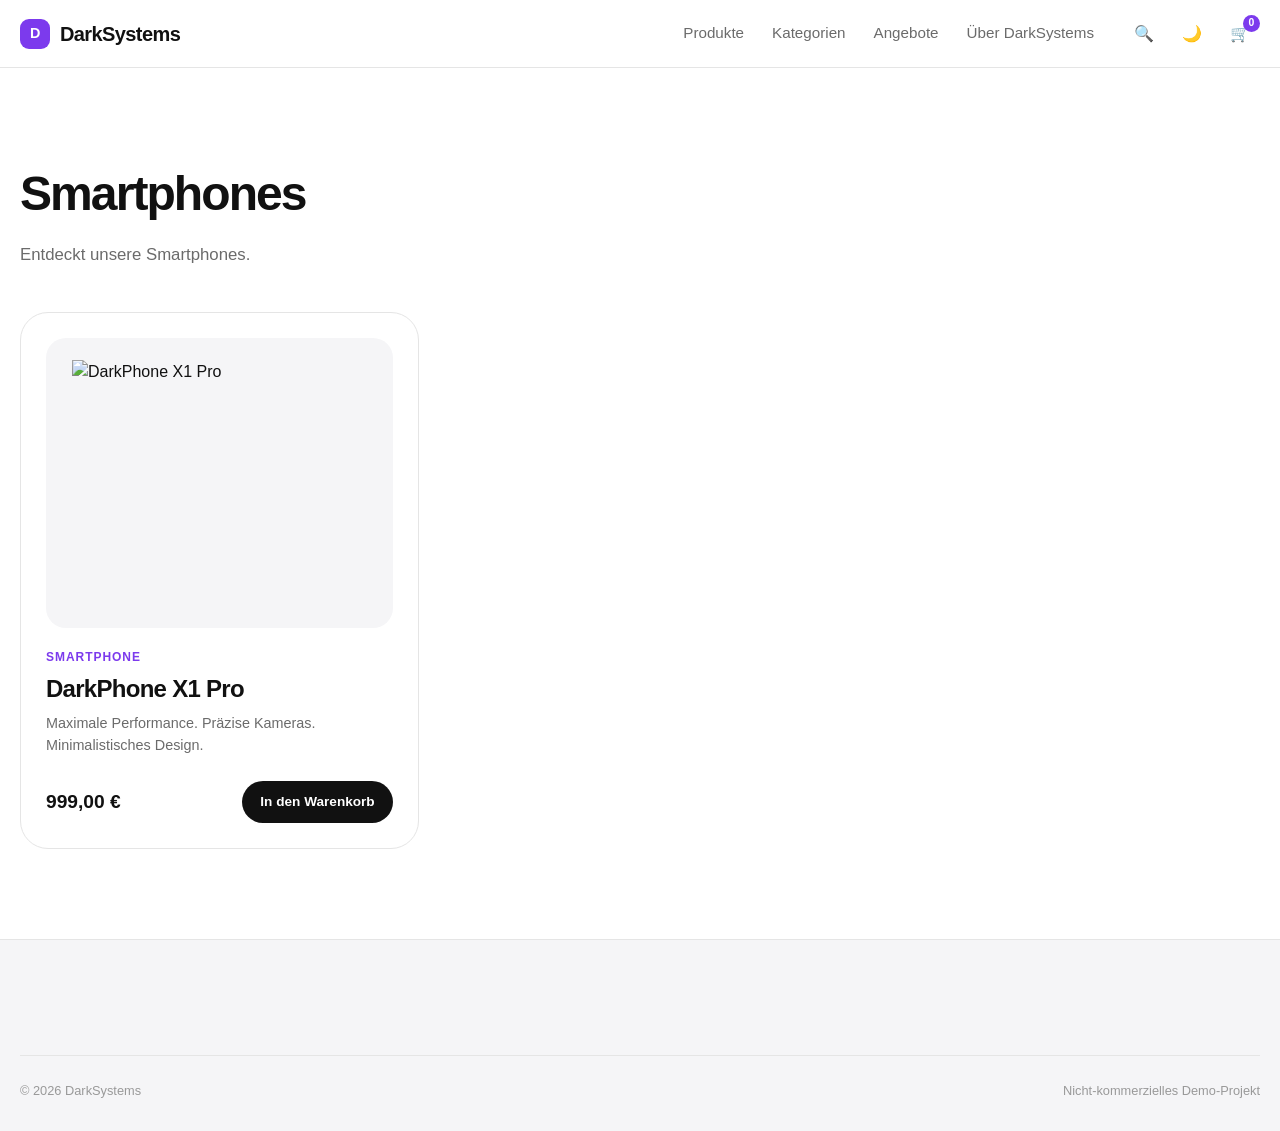
==== category.html @ 3097d0c9 "Add category.html for product categories page" ====
<!DOCTYPE html>
<html lang="de">

<head>

    <meta charset="UTF-8">

    <meta
        name="viewport"
        content="width=device-width, initial-scale=1.0"
    >

    <meta
        name="description"
        content="DarkSystems – Kategorie"
    >

    <title>DarkSystems – Kategorie</title>

    <script>
        if ("scrollRestoration" in history) {
            history.scrollRestoration = "manual";
        }
    </script>

    <link
        rel="icon"
        href="images/favicon.png"
    >

    <link
        rel="stylesheet"
        href="css/style.css"
    >

</head>


<body>

    <!-- HEADER -->

    <header class="site-header">

        <div class="container header-inner">

            <a
                href="index.html"
                class="logo"
                aria-label="DarkSystems Startseite"
            >

                <span class="logo-mark">
                    D
                </span>

                <span>
                    DarkSystems
                </span>

            </a>


            <nav
                class="main-nav"
                aria-label="Hauptnavigation"
            >

                <a href="index.html#products">
                    Produkte
                </a>

                <a href="index.html#categories">
                    Kategorien
                </a>

                <a href="index.html#offers">
                    Angebote
                </a>

                <a href="index.html#about">
                    Über DarkSystems
                </a>

            </nav>


            <div class="header-actions">

                <button
                    class="icon-button"
                    type="button"
                    aria-label="Suche"
                    title="Suche"
                >
                    🔍
                </button>

                <button
                    class="icon-button"
                    id="themeToggle"
                    type="button"
                    aria-label="Dark Mode"
                    title="Dark / Light Mode"
                >
                    🌙
                </button>

                <button
                    class="icon-button cart-button"
                    type="button"
                    aria-label="Warenkorb"
                    title="Warenkorb"
                >
                    🛒

                    <span
                        class="cart-count"
                        id="cartCount"
                    >
                        0
                    </span>

                </button>

            </div>

        </div>

    </header>


    <main>

        <section class="products">

            <div class="container">

                <h1
                    class="section-title"
                    id="categoryTitle"
                >
                    Kategorie
                </h1>

                <p
                    class="section-subtitle"
                    id="categorySubtitle"
                >
                    Produkte von DarkSystems.
                </p>


                <div
                    class="product-grid"
                    id="categoryProducts"
                ></div>

            </div>

        </section>

    </main>


    <footer class="site-footer">

        <div class="container">

            <div class="footer-bottom">

                <span>
                    © 2026 DarkSystems
                </span>

                <span>
                    Nicht-kommerzielles Demo-Projekt
                </span>

            </div>

        </div>

    </footer>


    <script>

        const products = [

            {
                id: "darkphone-x1-pro",
                name: "DarkPhone X1 Pro",
                category: "smartphones",
                categoryName: "Smartphone",
                description:
                    "Maximale Performance. Präzise Kameras. Minimalistisches Design.",
                price: "999,00 €",
                image: "images/darkphone-x1-pro.png"
            },

            {
                id: "darkbook-14",
                name: "DarkBook 14",
                category: "laptops",
                categoryName: "Laptop",
                description:
                    "Dünn, leistungsstark und bereit für produktives Arbeiten.",
                price: "1.099,00 €",
                image: "images/darkbook-14.png"
            },

            {
                id: "darkbuds-3",
                name: "DarkBuds 3",
                category: "audio",
                categoryName: "Audio",
                description:
                    "Klarer Klang, aktive Geräuschunterdrückung und Komfort.",
                price: "149,00 €",
                image: "images/darkbuds-3.png"
            }

        ];


        const params =
            new URLSearchParams(window.location.search);

        const category =
            params.get("category") || "smartphones";


        const categoryData = {

            smartphones: {
                title: "Smartphones",
                subtitle:
                    "Entdeckt unsere Smartphones."
            },

            laptops: {
                title: "Laptops",
                subtitle:
                    "Leistungsstarke Geräte für produktives Arbeiten."
            },

            audio: {
                title: "Audio",
                subtitle:
                    "Klarer Klang und moderner Komfort."
            },

            "smart-home": {
                title: "Smart Home",
                subtitle:
                    "Smarte Technologie für Euer Zuhause."
            }

        };


        const currentCategory =
            categoryData[category] ||
            categoryData.smartphones;


        document.title =
            "DarkSystems – " +
            currentCategory.title;


        document.getElementById(
            "categoryTitle"
        ).textContent =
            currentCategory.title;


        document.getElementById(
            "categorySubtitle"
        ).textContent =
            currentCategory.subtitle;


        const container =
            document.getElementById(
                "categoryProducts"
            );


        const filteredProducts =
            products.filter(function (product) {

                return product.category === category;

            });


        if (filteredProducts.length === 0) {

            container.innerHTML = `
                <div class="demo-notice">
                    <strong>
                        Noch keine Produkte verfügbar
                    </strong>

                    <br>

                    Für diese Kategorie sind
                    aktuell keine Geräte vorhanden.
                </div>
            `;

        } else {

            filteredProducts.forEach(function (product) {

                container.innerHTML += `

                    <article class="product-card">

                        <div class="product-image">

                            <img
                                src="${product.image}"
                                alt="${product.name}"
                            >

                        </div>


                        <div class="product-info">

                            <span class="product-category">
                                ${product.categoryName}
                            </span>

                            <h3 class="product-name">
                                ${product.name}
                            </h3>

                            <p class="product-description">
                                ${product.description}
                            </p>

                            <div class="product-bottom">

                                <span class="product-price">
                                    ${product.price}
                                </span>

                                <button
                                    class="product-button"
                                    type="button"
                                    data-product="${product.id}"
                                >
                                    In den Warenkorb
                                </button>

                            </div>

                        </div>

                    </article>

                `;

            });

        }

    </script>

    <script src="js/main.js"></script>

</body>

</html>
---- css/style.css ----
/* =========================================================
   DarkSystems Store
   Main stylesheet
   ========================================================= */

/* ---------------------------------------------------------
   1. Theme Variables
   --------------------------------------------------------- */

:root {
    --bg: #ffffff;
    --bg-secondary: #f5f5f7;
    --bg-card: #ffffff;

    --text: #111111;
    --text-secondary: #6b6b6b;
    --text-muted: #999999;

    --border: #e5e5e5;

    --accent: #7c3aed;
    --accent-hover: #6d28d9;

    --header-bg: rgba(255, 255, 255, 0.88);

    --shadow: 0 10px 30px rgba(0, 0, 0, 0.08);
    --shadow-hover: 0 18px 45px rgba(0, 0, 0, 0.14);

    --radius-small: 12px;
    --radius-medium: 20px;
    --radius-large: 28px;

    --max-width: 1400px;

    color-scheme: light;
}

[data-theme="dark"] {
    --bg: #0b0b0d;
    --bg-secondary: #151518;
    --bg-card: #18181c;

    --text: #f5f5f7;
    --text-secondary: #a5a5aa;
    --text-muted: #77777e;

    --border: #2b2b30;

    --accent: #9b6cff;
    --accent-hover: #b18aff;

    --header-bg: rgba(11, 11, 13, 0.88);

    --shadow: 0 10px 30px rgba(0, 0, 0, 0.35);
    --shadow-hover: 0 18px 45px rgba(0, 0, 0, 0.55);

    color-scheme: dark;
}


/* ---------------------------------------------------------
   2. Reset
   --------------------------------------------------------- */

* {
    margin: 0;
    padding: 0;
    box-sizing: border-box;
}

html {
    scroll-behavior: smooth;
}

body {
    font-family:
        -apple-system,
        BlinkMacSystemFont,
        "Segoe UI",
        Roboto,
        Helvetica,
        Arial,
        sans-serif;

    background: var(--bg);
    color: var(--text);

    line-height: 1.5;

    transition:
        background-color 0.3s ease,
        color 0.3s ease;
}

a {
    color: inherit;
    text-decoration: none;
}

button {
    font: inherit;
}

img {
    max-width: 100%;
    display: block;
}


/* ---------------------------------------------------------
   3. General Layout
   --------------------------------------------------------- */

.container {
    width: min(100% - 40px, var(--max-width));
    margin-inline: auto;
}

section {
    padding: 90px 0;
}

.section-title {
    font-size: clamp(2rem, 4vw, 3rem);
    font-weight: 600;
    letter-spacing: -0.04em;
    margin-bottom: 12px;
}

.section-subtitle {
    color: var(--text-secondary);
    font-size: 1.05rem;
    max-width: 650px;
}


/* ---------------------------------------------------------
   4. Header
   --------------------------------------------------------- */

.site-header {
    position: sticky;
    top: 0;
    z-index: 1000;

    height: 68px;

    background: var(--header-bg);
    border-bottom: 1px solid var(--border);

    backdrop-filter: blur(20px);
    -webkit-backdrop-filter: blur(20px);

    transition:
        background-color 0.3s ease,
        border-color 0.3s ease;
}

.header-inner {
    height: 100%;

    display: flex;
    align-items: center;
    justify-content: space-between;

    gap: 30px;
}


/* ---------------------------------------------------------
   5. Logo
   --------------------------------------------------------- */

.logo {
    display: flex;
    align-items: center;

    font-size: 1.25rem;
    font-weight: 700;

    letter-spacing: -0.03em;

    white-space: nowrap;
}

.logo-mark {
    width: 30px;
    height: 30px;

    margin-right: 10px;

    display: grid;
    place-items: center;

    border-radius: 9px;

    background: var(--accent);
    color: white;

    font-size: 0.9rem;
    font-weight: 800;
}


/* ---------------------------------------------------------
   6. Navigation
   --------------------------------------------------------- */

.main-nav {
    display: flex;
    align-items: center;
    gap: 28px;

    margin-left: auto;
}

.main-nav a {
    position: relative;

    color: var(--text-secondary);

    font-size: 0.95rem;
    font-weight: 500;

    transition: color 0.2s ease;
}

.main-nav a::after {
    content: "";

    position: absolute;
    left: 0;
    bottom: -7px;

    width: 0;
    height: 2px;

    border-radius: 2px;

    background: var(--accent);

    transition: width 0.2s ease;
}

.main-nav a:hover {
    color: var(--text);
}

.main-nav a:hover::after {
    width: 100%;
}


/* ---------------------------------------------------------
   7. Header Actions
   --------------------------------------------------------- */

.header-actions {
    display: flex;
    align-items: center;
    gap: 8px;
}

.icon-button {
    width: 40px;
    height: 40px;

    display: grid;
    place-items: center;

    border: 0;
    border-radius: 50%;

    background: transparent;
    color: var(--text);

    cursor: pointer;

    transition:
        background-color 0.2s ease,
        transform 0.2s ease;
}

.icon-button:hover {
    background: var(--bg-secondary);
    transform: scale(1.05);
}

.cart-button {
    position: relative;
}

.cart-count {
    position: absolute;

    top: 1px;
    right: 0;

    min-width: 17px;
    height: 17px;

    display: grid;
    place-items: center;

    padding: 0 4px;

    border-radius: 20px;

    background: var(--accent);
    color: white;

    font-size: 0.65rem;
    font-weight: 700;
}


/* ---------------------------------------------------------
   8. Hero
   --------------------------------------------------------- */

.hero {
    min-height: calc(100vh - 68px);

    display: flex;
    align-items: center;

    padding: 70px 0;

    overflow: hidden;

    background:
        radial-gradient(
            circle at 75% 45%,
            rgba(124, 58, 237, 0.16),
            transparent 35%
        ),
        var(--bg);
}

.hero-inner {
    display: grid;
    grid-template-columns: 1fr 1fr;

    align-items: center;

    gap: 70px;
}

.hero-content {
    max-width: 650px;
}

.hero-eyebrow {
    display: inline-flex;
    align-items: center;

    margin-bottom: 20px;
    padding: 7px 13px;

    border: 1px solid var(--border);
    border-radius: 30px;

    background: var(--bg-secondary);

    color: var(--accent);

    font-size: 0.8rem;
    font-weight: 700;

    letter-spacing: 0.08em;
    text-transform: uppercase;
}

.hero h1 {
    font-size: clamp(3rem, 7vw, 6.5rem);

    line-height: 0.95;
    letter-spacing: -0.065em;

    font-weight: 700;

    margin-bottom: 28px;
}

.hero h1 span {
    color: var(--accent);
}

.hero-description {
    max-width: 560px;

    margin-bottom: 35px;

    color: var(--text-secondary);

    font-size: clamp(1rem, 2vw, 1.2rem);
}

.hero-actions {
    display: flex;
    align-items: center;
    flex-wrap: wrap;

    gap: 14px;
}


/* ---------------------------------------------------------
   9. Buttons
   --------------------------------------------------------- */

.button {
    display: inline-flex;
    align-items: center;
    justify-content: center;

    min-height: 48px;

    padding: 0 24px;

    border-radius: 999px;

    font-size: 0.95rem;
    font-weight: 600;

    cursor: pointer;

    transition:
        transform 0.2s ease,
        background-color 0.2s ease,
        box-shadow 0.2s ease;
}

.button:hover {
    transform: translateY(-2px);
}

.button-primary {
    border: 0;

    background: var(--accent);
    color: white;

    box-shadow: 0 8px 20px rgba(124, 58, 237, 0.25);
}

.button-primary:hover {
    background: var(--accent-hover);

    box-shadow: 0 12px 28px rgba(124, 58, 237, 0.35);
}

.button-secondary {
    border: 1px solid var(--border);

    background: var(--bg-card);
    color: var(--text);
}

.button-secondary:hover {
    background: var(--bg-secondary);
}


/* ---------------------------------------------------------
   10. Hero Product
   --------------------------------------------------------- */

.hero-product {
    position: relative;

    min-height: 500px;

    display: flex;
    align-items: center;
    justify-content: center;
}

.hero-product::before {
    content: "";

    position: absolute;

    width: 380px;
    height: 380px;

    border-radius: 50%;

    background: rgba(124, 58, 237, 0.12);

    filter: blur(10px);
}

.hero-product img {
    position: relative;
    z-index: 1;

    max-height: 550px;

    object-fit: contain;

    filter:
        drop-shadow(0 30px 45px rgba(0, 0, 0, 0.18));

    transition:
        transform 0.5s ease,
        filter 0.5s ease;
}

.hero-product:hover img {
    transform: translateY(-10px) scale(1.025);

    filter:
        drop-shadow(0 40px 60px rgba(0, 0, 0, 0.25));
}


/* ---------------------------------------------------------
   11. Categories
   --------------------------------------------------------- */

.categories {
    background: var(--bg-secondary);
}

.category-grid {
    display: grid;

    grid-template-columns: repeat(4, 1fr);

    gap: 18px;

    margin-top: 45px;
}

.category-card {
    min-height: 180px;

    padding: 28px;

    display: flex;
    flex-direction: column;
    justify-content: flex-end;

    border: 1px solid var(--border);
    border-radius: var(--radius-medium);

    background: var(--bg-card);

    overflow: hidden;

    transition:
        transform 0.3s ease,
        box-shadow 0.3s ease,
        border-color 0.3s ease;
}

.category-card:hover {
    transform: translateY(-6px);

    box-shadow: var(--shadow-hover);

    border-color: var(--accent);
}

.category-icon {
    width: 48px;
    height: 48px;

    margin-bottom: auto;

    display: grid;
    place-items: center;

    border-radius: 14px;

    background: var(--bg-secondary);

    font-size: 1.4rem;
}

.category-card h3 {
    margin-top: 25px;

    font-size: 1.1rem;
}

.category-card p {
    margin-top: 4px;

    color: var(--text-secondary);

    font-size: 0.9rem;
}


/* ---------------------------------------------------------
   12. Products
   --------------------------------------------------------- */

.products {
    background: var(--bg);
}

.product-grid {
    display: grid;

    grid-template-columns: repeat(3, 1fr);

    gap: 22px;

    margin-top: 45px;
}

.product-card {
    position: relative;

    display: flex;
    flex-direction: column;

    min-height: 500px;

    padding: 25px;

    border: 1px solid var(--border);
    border-radius: var(--radius-large);

    background: var(--bg-card);

    overflow: hidden;

    transition:
        transform 0.3s ease,
        box-shadow 0.3s ease,
        border-color 0.3s ease;
}

.product-card:hover {
    transform: translateY(-8px);

    box-shadow: var(--shadow-hover);

    border-color: rgba(124, 58, 237, 0.45);
}

.product-image {
    height: 290px;

    display: flex;
    align-items: center;
    justify-content: center;

    margin-bottom: 20px;

    border-radius: var(--radius-medium);

    background: var(--bg-secondary);

    overflow: hidden;
}

.product-image img {
    width: 85%;
    height: 85%;

    object-fit: contain;

    transition: transform 0.4s ease;
}

.product-card:hover .product-image img {
    transform: scale(1.07);
}

.product-info {
    display: flex;
    flex-direction: column;

    flex: 1;
}

.product-category {
    margin-bottom: 5px;

    color: var(--accent);

    font-size: 0.75rem;
    font-weight: 700;

    text-transform: uppercase;
    letter-spacing: 0.08em;
}

.product-name {
    font-size: 1.5rem;
    font-weight: 600;

    letter-spacing: -0.03em;
}

.product-description {
    margin-top: 6px;

    color: var(--text-secondary);

    font-size: 0.9rem;
}

.product-bottom {
    display: flex;
    align-items: center;
    justify-content: space-between;

    gap: 15px;

    margin-top: 25px;
}

.product-price {
    font-size: 1.2rem;
    font-weight: 700;
}

.product-button {
    min-height: 42px;

    padding: 0 18px;

    border: 0;
    border-radius: 999px;

    background: var(--text);
    color: var(--bg);

    font-size: 0.85rem;
    font-weight: 600;

    cursor: pointer;

    transition:
        transform 0.2s ease,
        opacity 0.2s ease;
}

.product-button:hover {
    transform: scale(1.04);
    opacity: 0.85;
}


/* ---------------------------------------------------------
   13. Offer Banner
   --------------------------------------------------------- */

.offer {
    padding: 30px 0 90px;
}

.offer-card {
    position: relative;

    padding: 55px;

    display: flex;
    align-items: center;
    justify-content: space-between;

    gap: 40px;

    border-radius: var(--radius-large);

    background:
        radial-gradient(
            circle at 85% 30%,
            rgba(124, 58, 237, 0.35),
            transparent 35%
        ),
        var(--bg-secondary);

    border: 1px solid var(--border);

    overflow: hidden;
}

.offer-content {
    max-width: 650px;
}

.offer-card h2 {
    margin-bottom: 10px;

    font-size: clamp(2rem, 4vw, 3.2rem);

    letter-spacing: -0.05em;
}

.offer-card p {
    color: var(--text-secondary);
}


/* ---------------------------------------------------------
   14. Demo Notice
   --------------------------------------------------------- */

.demo-notice {
    padding: 20px 25px;

    border: 1px solid var(--border);
    border-radius: var(--radius-medium);

    background: var(--bg-secondary);

    color: var(--text-secondary);

    font-size: 0.85rem;

    text-align: center;
}

.demo-notice strong {
    color: var(--text);
}


/* ---------------------------------------------------------
   15. Footer
   --------------------------------------------------------- */

.site-footer {
    padding: 65px 0 30px;

    border-top: 1px solid var(--border);

    background: var(--bg-secondary);
}

.footer-grid {
    display: grid;

    grid-template-columns: 2fr repeat(3, 1fr);

    gap: 50px;
}

.footer-brand {
    max-width: 350px;
}

.footer-brand p {
    margin-top: 15px;

    color: var(--text-secondary);

    font-size: 0.9rem;
}

.footer-column h4 {
    margin-bottom: 15px;

    font-size: 0.9rem;
}

.footer-column a {
    display: block;

    margin-bottom: 9px;

    color: var(--text-secondary);

    font-size: 0.85rem;

    transition: color 0.2s ease;
}

.footer-column a:hover {
    color: var(--accent);
}

.footer-bottom {
    margin-top: 50px;
    padding-top: 25px;

    border-top: 1px solid var(--border);

    display: flex;
    justify-content: space-between;
    align-items: center;

    color: var(--text-muted);

    font-size: 0.8rem;
}


/* ---------------------------------------------------------
   16. Mobile Menu Button
   --------------------------------------------------------- */

.mobile-menu-button {
    display: none;
}


/* ---------------------------------------------------------
   17. Animations
   --------------------------------------------------------- */

@keyframes fadeUp {
    from {
        opacity: 0;
        transform: translateY(25px);
    }

    to {
        opacity: 1;
        transform: translateY(0);
    }
}

.hero-content {
    animation: fadeUp 0.7s ease both;
}

.hero-product {
    animation: fadeUp 0.8s ease 0.1s both;
}


/* ---------------------------------------------------------
   18. Responsive
   --------------------------------------------------------- */

@media (max-width: 1100px) {

    .main-nav {
        gap: 18px;
    }

    .hero-inner {
        gap: 40px;
    }

    .category-grid {
        grid-template-columns: repeat(2, 1fr);
    }

    .product-grid {
        grid-template-columns: repeat(2, 1fr);
    }

    .footer-grid {
        grid-template-columns: 2fr 1fr 1fr;
    }
}


@media (max-width: 800px) {

    .container {
        width: min(100% - 28px, var(--max-width));
    }

    section {
        padding: 65px 0;
    }

    .site-header {
        height: 62px;
    }

    .main-nav {
        display: none;
    }

    .mobile-menu-button {
        display: grid;
    }

    .hero {
        min-height: auto;

        padding: 60px 0 80px;
    }

    .hero-inner {
        grid-template-columns: 1fr;

        text-align: center;
    }

    .hero-content {
        max-width: none;
    }

    .hero-description {
        margin-inline: auto;
    }

    .hero-actions {
        justify-content: center;
    }

    .hero-product {
        min-height: 350px;
    }

    .hero-product::before {
        width: 280px;
        height: 280px;
    }

    .hero-product img {
        max-height: 350px;
    }

    .offer-card {
        flex-direction: column;
        align-items: flex-start;

        padding: 35px;
    }

    .footer-grid {
        grid-template-columns: repeat(2, 1fr);
    }

    .footer-brand {
        grid-column: 1 / -1;
    }
}


@media (max-width: 600px) {

    .header-inner {
        gap: 10px;
    }

    .logo {
        font-size: 1.05rem;
    }

    .logo-mark {
        width: 27px;
        height: 27px;
    }

    .header-actions {
        gap: 2px;
    }

    .icon-button {
        width: 36px;
        height: 36px;
    }

    .hero h1 {
        font-size: clamp(2.8rem, 15vw, 4.5rem);
    }

    .hero-description {
        font-size: 0.95rem;
    }

    .button {
        width: 100%;
    }

    .hero-actions {
        width: 100%;
    }

    .category-grid {
        grid-template-columns: 1fr;
    }

    .product-grid {
        grid-template-columns: 1fr;
    }

    .product-card {
        min-height: 470px;
    }

    .product-image {
        height: 250px;
    }

    .offer-card {
        padding: 28px;
    }

    .footer-grid {
        grid-template-columns: 1fr;
    }

    .footer-brand {
        grid-column: auto;
    }

    .footer-bottom {
        flex-direction: column;
        align-items: flex-start;

        gap: 8px;
    }
}


/* ---------------------------------------------------------
   19. Reduced Motion
   --------------------------------------------------------- */

@media (prefers-reduced-motion: reduce) {

    *,
    *::before,
    *::after {
        scroll-behavior: auto !important;

        animation-duration: 0.01ms !important;
        animation-iteration-count: 1 !important;

        transition-duration: 0.01ms !important;
    }
}


@media (max-width: 800px) {

    .main-nav.mobile-nav-open {
        position: absolute;

        top: 62px;
        left: 0;
        right: 0;

        display: flex;
        flex-direction: column;

        padding: 25px;

        background: var(--bg);
        border-bottom: 1px solid var(--border);

        box-shadow: var(--shadow);

        gap: 20px;
    }

}

/* =========================================================
   Warenkorb
   ========================================================= */

.cart-overlay {
    position: fixed;
    inset: 0;
    background: rgba(0, 0, 0, 0.45);

    opacity: 0;
    visibility: hidden;

    transition:
        opacity 0.3s ease,
        visibility 0.3s ease;

    z-index: 998;
}


/* ---------------------------------------------------------
   Warenkorb Panel
   --------------------------------------------------------- */

.cart-panel {
    position: fixed;

    top: 0;
    right: 0;

    width: min(440px, 100%);
    height: 100vh;

    background: var(--bg-color);

    display: flex;
    flex-direction: column;

    box-shadow: -12px 0 40px rgba(0, 0, 0, 0.18);

    transform: translateX(100%);

    transition:
        transform 0.35s cubic-bezier(0.4, 0, 0.2, 1);

    z-index: 999;
}


/* ---------------------------------------------------------
   Geöffneter Zustand
   --------------------------------------------------------- */

.cart-panel.active {
    transform: translateX(0);
}

.cart-overlay.active {
    opacity: 1;
    visibility: visible;
}


/* ---------------------------------------------------------
   Header
   --------------------------------------------------------- */

.cart-header {
    display: flex;
    align-items: center;
    justify-content: space-between;

    padding: 24px;

    border-bottom: 1px solid var(--border-color);
}

.cart-header h2 {
    margin: 0;

    font-size: 1.5rem;
    font-weight: 700;

    color: var(--text-color);
}

.cart-header span {
    display: block;

    margin-top: 4px;

    font-size: 0.85rem;

    color: var(--muted-text);
}


/* ---------------------------------------------------------
   Close Button
   --------------------------------------------------------- */

.cart-close {
    width: 40px;
    height: 40px;

    border: none;
    border-radius: 50%;

    background: var(--card-bg);
    color: var(--text-color);

    font-size: 1.7rem;
    line-height: 1;

    cursor: pointer;

    display: flex;
    align-items: center;
    justify-content: center;

    transition:
        background 0.2s ease,
        transform 0.2s ease;
}

.cart-close:hover {
    background: var(--border-color);
    transform: rotate(90deg);
}


/* ---------------------------------------------------------
   Inhalt
   --------------------------------------------------------- */

.cart-content {
    flex: 1;

    overflow-y: auto;

    padding: 20px 24px;
}


/* ---------------------------------------------------------
   Leerer Warenkorb
   --------------------------------------------------------- */

.cart-empty {
    min-height: 420px;

    display: flex;
    flex-direction: column;
    align-items: center;
    justify-content: center;

    text-align: center;

    color: var(--muted-text);
}

.cart-empty-icon {
    width: 72px;
    height: 72px;

    margin-bottom: 20px;

    border-radius: 50%;

    background: var(--card-bg);

    display: flex;
    align-items: center;
    justify-content: center;

    font-size: 2rem;
}

.cart-empty h3 {
    margin: 0 0 8px;

    color: var(--text-color);

    font-size: 1.1rem;
}

.cart-empty p {
    max-width: 260px;

    margin: 0;

    font-size: 0.9rem;

    line-height: 1.5;
}


/* ---------------------------------------------------------
   Produktliste
   --------------------------------------------------------- */

.cart-items {
    display: flex;
    flex-direction: column;

    gap: 16px;
}


/* ---------------------------------------------------------
   Einzelnes Produkt
   --------------------------------------------------------- */

.cart-item {
    display: grid;

    grid-template-columns: 76px 1fr auto;

    gap: 14px;

    padding: 14px;

    border-radius: 16px;

    background: var(--card-bg);

    border: 1px solid var(--border-color);
}


/* ---------------------------------------------------------
   Produktbild
   --------------------------------------------------------- */

.cart-item-image {
    width: 76px;
    height: 76px;

    border-radius: 12px;

    background: var(--bg-color);

    display: flex;
    align-items: center;
    justify-content: center;

    overflow: hidden;
}

.cart-item-image img {
    width: 100%;
    height: 100%;

    object-fit: contain;
}


/* ---------------------------------------------------------
   Produktinformationen
   --------------------------------------------------------- */

.cart-item-info {
    min-width: 0;

    display: flex;
    flex-direction: column;
    justify-content: space-between;
}

.cart-item-name {
    margin: 0;

    font-size: 0.95rem;
    font-weight: 600;

    color: var(--text-color);

    line-height: 1.3;
}

.cart-item-price {
    margin-top: 5px;

    font-size: 0.85rem;

    color: var(--muted-text);
}


/* ---------------------------------------------------------
   Menge
   --------------------------------------------------------- */

.cart-item-quantity {
    display: flex;
    align-items: center;

    gap: 6px;

    margin-top: 10px;
}

.cart-quantity-button {
    width: 28px;
    height: 28px;

    border: 1px solid var(--border-color);
    border-radius: 8px;

    background: var(--bg-color);
    color: var(--text-color);

    cursor: pointer;

    font-size: 1rem;

    display: flex;
    align-items: center;
    justify-content: center;

    transition:
        background 0.2s ease,
        border-color 0.2s ease;
}

.cart-quantity-button:hover {
    background: var(--border-color);
}

.cart-quantity {
    min-width: 24px;

    text-align: center;

    font-size: 0.85rem;
    font-weight: 600;

    color: var(--text-color);
}


/* ---------------------------------------------------------
   Produkt-Gesamtpreis
   --------------------------------------------------------- */

.cart-item-total {
    align-self: flex-start;

    font-size: 0.9rem;
    font-weight: 700;

    color: var(--text-color);

    white-space: nowrap;
}


/* ---------------------------------------------------------
   Entfernen
   --------------------------------------------------------- */

.cart-item-remove {
    margin-top: 8px;

    padding: 0;

    border: none;

    background: transparent;

    color: var(--muted-text);

    font-size: 0.75rem;

    cursor: pointer;

    text-align: left;

    transition: color 0.2s ease;
}

.cart-item-remove:hover {
    color: #e53935;
}


/* ---------------------------------------------------------
   Footer
   --------------------------------------------------------- */

.cart-footer {
    padding: 20px 24px 24px;

    border-top: 1px solid var(--border-color);

    background: var(--bg-color);
}


/* ---------------------------------------------------------
   Gesamtsumme
   --------------------------------------------------------- */

.cart-total {
    display: flex;
    align-items: center;
    justify-content: space-between;

    margin-bottom: 18px;
}

.cart-total span {
    font-size: 0.95rem;

    color: var(--muted-text);
}

.cart-total strong {
    font-size: 1.25rem;

    color: var(--text-color);
}


/* ---------------------------------------------------------
   Checkout Button
   --------------------------------------------------------- */

.cart-checkout {
    width: 100%;

    padding: 14px 20px;

    border: none;
    border-radius: 999px;

    background: var(--accent-color);
    color: white;

    font-size: 0.95rem;
    font-weight: 600;

    cursor: pointer;

    transition:
        transform 0.2s ease,
        opacity 0.2s ease;
}

.cart-checkout:hover {
    transform: translateY(-1px);
    opacity: 0.9;
}

.cart-checkout:active {
    transform: translateY(0);
}


/* ---------------------------------------------------------
   Demo Hinweis
   --------------------------------------------------------- */

.cart-demo {
    margin: 12px 0 0;

    text-align: center;

    font-size: 0.72rem;
    line-height: 1.4;

    color: var(--muted-text);
}


/* ---------------------------------------------------------
   Scrollbar
   --------------------------------------------------------- */

.cart-content::-webkit-scrollbar {
    width: 6px;
}

.cart-content::-webkit-scrollbar-track {
    background: transparent;
}

.cart-content::-webkit-scrollbar-thumb {
    background: var(--border-color);

    border-radius: 999px;
}


/* ---------------------------------------------------------
   Mobile
   --------------------------------------------------------- */

@media (max-width: 600px) {

    .cart-panel {
        width: 100%;
    }

    .cart-header {
        padding: 20px;
    }

    .cart-content {
        padding: 16px 20px;
    }

    .cart-footer {
        padding: 18px 20px 20px;
    }

    .cart-item {
        grid-template-columns: 64px 1fr auto;

        gap: 12px;

        padding: 12px;
    }

    .cart-item-image {
        width: 64px;
        height: 64px;
    }

}


/* ---------------------------------------------------------
   Reduced Motion
   --------------------------------------------------------- */

@media (prefers-reduced-motion: reduce) {

    .cart-panel,
    .cart-overlay,
    .cart-close,
    .cart-quantity-button,
    .cart-checkout {
        transition: none;
    }

}


/* =========================================================
   Warenkorb – weniger transparent
   ========================================================= */

.cart-panel {
    background: rgba(15, 15, 18, 0.98);
    backdrop-filter: none;
    -webkit-backdrop-filter: none;
}
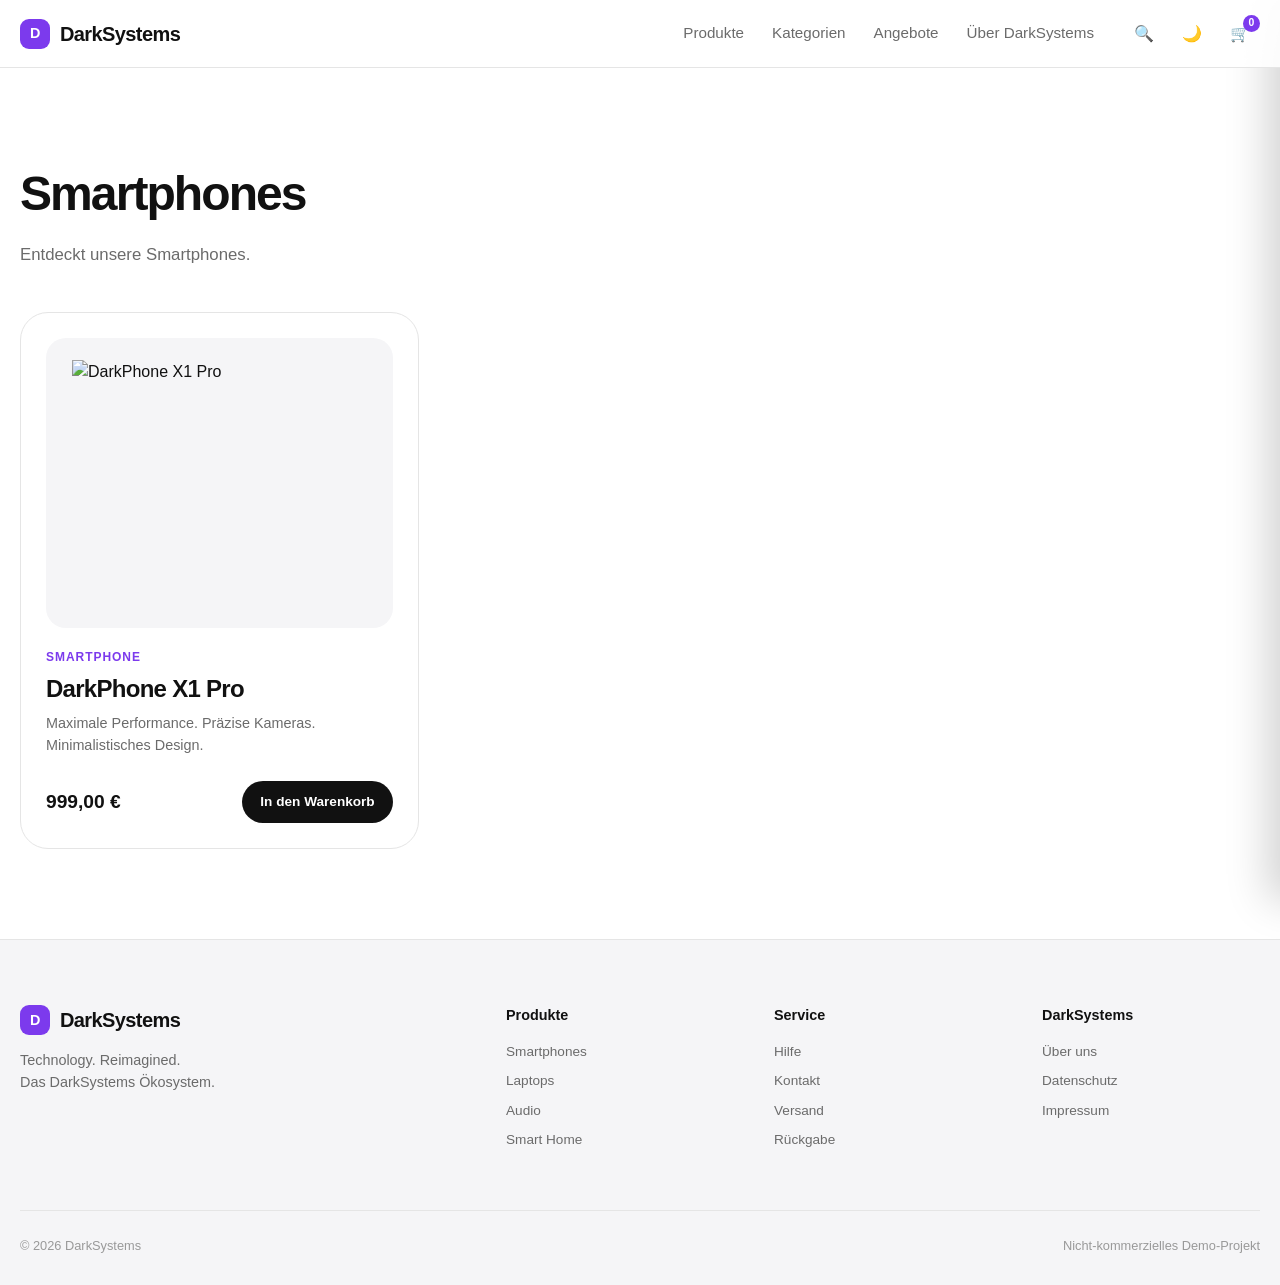
==== commit a471eb2a: "Enhance category page with scroll restoration and product display Added scroll restoration and impro" ====
--- a/category.html
+++ b/category.html
@@ -17,17 +17,28 @@
 
     <title>DarkSystems – Kategorie</title>
 
+
+    <!-- Scrollposition beim Reload zurücksetzen -->
+
     <script>
+
         if ("scrollRestoration" in history) {
             history.scrollRestoration = "manual";
         }
+
     </script>
+
+
+    <!-- Favicon -->
 
     <link
         rel="icon"
         href="images/favicon.png"
     >
 
+
+    <!-- Main CSS -->
+
     <link
         rel="stylesheet"
         href="css/style.css"
@@ -38,11 +49,17 @@
 
 <body>
 
-    <!-- HEADER -->
+
+    <!-- =====================================================
+         HEADER
+         ===================================================== -->
 
     <header class="site-header">
 
         <div class="container header-inner">
+
+
+            <!-- Logo -->
 
             <a
                 href="index.html"
@@ -61,6 +78,8 @@
             </a>
 
 
+            <!-- Navigation -->
+
             <nav
                 class="main-nav"
                 aria-label="Hauptnavigation"
@@ -85,7 +104,12 @@
             </nav>
 
 
+            <!-- Header Actions -->
+
             <div class="header-actions">
+
+
+                <!-- Suche -->
 
                 <button
                     class="icon-button"
@@ -95,6 +119,9 @@
                 >
                     🔍
                 </button>
+
+
+                <!-- Dark / Light Mode -->
 
                 <button
                     class="icon-button"
@@ -106,12 +133,16 @@
                     🌙
                 </button>
 
+
+                <!-- Warenkorb -->
+
                 <button
                     class="icon-button cart-button"
                     type="button"
                     aria-label="Warenkorb"
                     title="Warenkorb"
                 >
+
                     🛒
 
                     <span
@@ -123,6 +154,18 @@
 
                 </button>
 
+
+                <!-- Mobile Menü -->
+
+                <button
+                    class="icon-button mobile-menu-button"
+                    type="button"
+                    aria-label="Menü öffnen"
+                    title="Menü"
+                >
+                    ☰
+                </button>
+
             </div>
 
         </div>
@@ -130,11 +173,25 @@
     </header>
 
 
+
+    <!-- =====================================================
+         MAIN
+         ===================================================== -->
+
     <main>
 
-        <section class="products">
+
+        <!-- =================================================
+             KATEGORIE / PRODUKTE
+             ================================================= -->
+
+        <section
+            class="products"
+            id="categorySection"
+        >
 
             <div class="container">
+
 
                 <h1
                     class="section-title"
@@ -143,6 +200,7 @@
                     Kategorie
                 </h1>
 
+
                 <p
                     class="section-subtitle"
                     id="categorySubtitle"
@@ -163,9 +221,145 @@
     </main>
 
 
+
+    <!-- =====================================================
+         FOOTER
+         ===================================================== -->
+
     <footer class="site-footer">
 
         <div class="container">
+
+
+            <div class="footer-grid">
+
+
+                <!-- DarkSystems -->
+
+                <div class="footer-brand">
+
+                    <a
+                        href="index.html"
+                        class="logo"
+                    >
+
+                        <span class="logo-mark">
+                            D
+                        </span>
+
+                        <span>
+                            DarkSystems
+                        </span>
+
+                    </a>
+
+
+                    <p>
+
+                        Technology. Reimagined.
+                        <br>
+                        Das DarkSystems Ökosystem.
+
+                    </p>
+
+                </div>
+
+
+
+                <!-- Produkte -->
+
+                <div class="footer-column">
+
+                    <h4>
+                        Produkte
+                    </h4>
+
+
+                    <a href="category.html?category=smartphones">
+                        Smartphones
+                    </a>
+
+
+                    <a href="category.html?category=laptops">
+                        Laptops
+                    </a>
+
+
+                    <a href="category.html?category=audio">
+                        Audio
+                    </a>
+
+
+                    <a href="category.html?category=smart-home">
+                        Smart Home
+                    </a>
+
+                </div>
+
+
+
+                <!-- Service -->
+
+                <div class="footer-column">
+
+                    <h4>
+                        Service
+                    </h4>
+
+
+                    <a href="#">
+                        Hilfe
+                    </a>
+
+
+                    <a href="#">
+                        Kontakt
+                    </a>
+
+
+                    <a href="#">
+                        Versand
+                    </a>
+
+
+                    <a href="#">
+                        Rückgabe
+                    </a>
+
+                </div>
+
+
+
+                <!-- DarkSystems -->
+
+                <div class="footer-column">
+
+                    <h4>
+                        DarkSystems
+                    </h4>
+
+
+                    <a href="index.html#about">
+                        Über uns
+                    </a>
+
+
+                    <a href="#">
+                        Datenschutz
+                    </a>
+
+
+                    <a href="#">
+                        Impressum
+                    </a>
+
+                </div>
+
+            </div>
+
+
+
+            <!-- Footer Bottom -->
 
             <div class="footer-bottom">
 
@@ -173,6 +367,7 @@
                     © 2026 DarkSystems
                 </span>
 
+
                 <span>
                     Nicht-kommerzielles Demo-Projekt
                 </span>
@@ -184,91 +379,304 @@
     </footer>
 
 
+
+    <!-- =====================================================
+         WARENKORB
+         ===================================================== -->
+
+    <div
+        class="cart-overlay"
+        id="cartOverlay"
+    ></div>
+
+
+    <aside
+        class="cart-panel"
+        id="cartPanel"
+        aria-label="Warenkorb"
+    >
+
+
+        <!-- Warenkorb Header -->
+
+        <div class="cart-header">
+
+            <div>
+
+                <h2>
+                    Warenkorb
+                </h2>
+
+                <span id="cartItemCount">
+                    0 Produkte
+                </span>
+
+            </div>
+
+
+            <button
+                class="cart-close"
+                id="cartClose"
+                type="button"
+                aria-label="Warenkorb schließen"
+            >
+                ×
+            </button>
+
+        </div>
+
+
+
+        <!-- Warenkorb Inhalt -->
+
+        <div class="cart-content">
+
+
+            <!-- Leer -->
+
+            <div
+                class="cart-empty"
+                id="cartEmpty"
+            >
+
+                <div class="cart-empty-icon">
+                    🛒
+                </div>
+
+
+                <h3>
+                    Dein Warenkorb ist leer
+                </h3>
+
+
+                <p>
+                    Füge Produkte hinzu,
+                    um sie hier zu sehen.
+                </p>
+
+            </div>
+
+
+            <!-- Produkte -->
+
+            <div
+                class="cart-items"
+                id="cartItems"
+            ></div>
+
+        </div>
+
+
+
+        <!-- Warenkorb Footer -->
+
+        <div class="cart-footer">
+
+            <div class="cart-total">
+
+                <span>
+                    Gesamtsumme
+                </span>
+
+                <strong id="cartTotal">
+                    0,00 €
+                </strong>
+
+            </div>
+
+
+            <button
+                class="cart-checkout"
+                id="cartCheckout"
+                type="button"
+            >
+                Zur Kasse
+            </button>
+
+
+            <p class="cart-demo">
+                Demo-Shop – es findet keine echte Bestellung statt.
+            </p>
+
+        </div>
+
+    </aside>
+
+
+
+    <!-- =====================================================
+         KATEGORIE JAVASCRIPT
+         ===================================================== -->
+
     <script>
 
-        const products = [
+        /*
+         * ---------------------------------------------------
+         * Produktdaten für die Kategorie-Seiten
+         * ---------------------------------------------------
+         *
+         * Absichtlich NICHT "products" genannt,
+         * da main.js bereits eine Variable namens
+         * "products" verwendet.
+         */
+
+        const categoryProductsData = [
 
             {
                 id: "darkphone-x1-pro",
+
                 name: "DarkPhone X1 Pro",
+
                 category: "smartphones",
+
                 categoryName: "Smartphone",
+
                 description:
                     "Maximale Performance. Präzise Kameras. Minimalistisches Design.",
+
                 price: "999,00 €",
+
                 image: "images/darkphone-x1-pro.png"
             },
 
+
             {
                 id: "darkbook-14",
+
                 name: "DarkBook 14",
+
                 category: "laptops",
+
                 categoryName: "Laptop",
+
                 description:
                     "Dünn, leistungsstark und bereit für produktives Arbeiten.",
+
                 price: "1.099,00 €",
+
                 image: "images/darkbook-14.png"
             },
 
+
             {
                 id: "darkbuds-3",
+
                 name: "DarkBuds 3",
+
                 category: "audio",
+
                 categoryName: "Audio",
+
                 description:
                     "Klarer Klang, aktive Geräuschunterdrückung und Komfort.",
+
                 price: "149,00 €",
+
                 image: "images/darkbuds-3.png"
             }
 
         ];
 
 
+
+        /*
+         * ---------------------------------------------------
+         * Kategorie aus der URL lesen
+         * ---------------------------------------------------
+         */
+
         const params =
-            new URLSearchParams(window.location.search);
+            new URLSearchParams(
+                window.location.search
+            );
+
 
         const category =
-            params.get("category") || "smartphones";
-
+            params.get("category") ||
+            "smartphones";
+
+
+
+        /*
+         * ---------------------------------------------------
+         * Kategorie-Daten
+         * ---------------------------------------------------
+         */
 
         const categoryData = {
 
             smartphones: {
+
                 title: "Smartphones",
+
                 subtitle:
                     "Entdeckt unsere Smartphones."
+
             },
 
+
             laptops: {
+
                 title: "Laptops",
+
                 subtitle:
                     "Leistungsstarke Geräte für produktives Arbeiten."
+
             },
 
+
             audio: {
+
                 title: "Audio",
+
                 subtitle:
                     "Klarer Klang und moderner Komfort."
+
             },
 
+
             "smart-home": {
+
                 title: "Smart Home",
+
                 subtitle:
                     "Smarte Technologie für Euer Zuhause."
+
             }
 
         };
 
+
+
+        /*
+         * ---------------------------------------------------
+         * Aktuelle Kategorie bestimmen
+         * ---------------------------------------------------
+         */
 
         const currentCategory =
             categoryData[category] ||
             categoryData.smartphones;
 
 
+
+        /*
+         * ---------------------------------------------------
+         * Seitentitel
+         * ---------------------------------------------------
+         */
+
         document.title =
             "DarkSystems – " +
             currentCategory.title;
 
+
+
+        /*
+         * ---------------------------------------------------
+         * Überschrift setzen
+         * ---------------------------------------------------
+         */
 
         document.getElementById(
             "categoryTitle"
@@ -276,30 +684,65 @@
             currentCategory.title;
 
 
+
+        /*
+         * ---------------------------------------------------
+         * Beschreibung setzen
+         * ---------------------------------------------------
+         */
+
         document.getElementById(
             "categorySubtitle"
         ).textContent =
             currentCategory.subtitle;
 
 
-        const container =
+
+        /*
+         * ---------------------------------------------------
+         * Produkt-Container
+         * ---------------------------------------------------
+         */
+
+        const categoryContainer =
             document.getElementById(
                 "categoryProducts"
             );
 
 
+
+        /*
+         * ---------------------------------------------------
+         * Produkte nach Kategorie filtern
+         * ---------------------------------------------------
+         */
+
         const filteredProducts =
-            products.filter(function (product) {
-
-                return product.category === category;
-
-            });
-
+            categoryProductsData.filter(
+                function (product) {
+
+                    return (
+                        product.category ===
+                        category
+                    );
+
+                }
+            );
+
+
+
+        /*
+         * ---------------------------------------------------
+         * Keine Produkte
+         * ---------------------------------------------------
+         */
 
         if (filteredProducts.length === 0) {
 
-            container.innerHTML = `
+            categoryContainer.innerHTML = `
+
                 <div class="demo-notice">
+
                     <strong>
                         Noch keine Produkte verfügbar
                     </strong>
@@ -308,71 +751,116 @@
 
                     Für diese Kategorie sind
                     aktuell keine Geräte vorhanden.
+
                 </div>
+
             `;
 
-        } else {
-
-            filteredProducts.forEach(function (product) {
-
-                container.innerHTML += `
-
-                    <article class="product-card">
-
-                        <div class="product-image">
-
-                            <img
-                                src="${product.image}"
-                                alt="${product.name}"
-                            >
-
-                        </div>
-
-
-                        <div class="product-info">
-
-                            <span class="product-category">
-                                ${product.categoryName}
-                            </span>
-
-                            <h3 class="product-name">
-                                ${product.name}
-                            </h3>
-
-                            <p class="product-description">
-                                ${product.description}
-                            </p>
-
-                            <div class="product-bottom">
-
-                                <span class="product-price">
-                                    ${product.price}
+        }
+
+
+
+        /*
+         * ---------------------------------------------------
+         * Produkte anzeigen
+         * ---------------------------------------------------
+         */
+
+        else {
+
+            filteredProducts.forEach(
+                function (product) {
+
+                    categoryContainer.innerHTML += `
+
+                        <article class="product-card">
+
+
+                            <div class="product-image">
+
+                                <img
+                                    src="${product.image}"
+                                    alt="${product.name}"
+                                >
+
+                            </div>
+
+
+                            <div class="product-info">
+
+
+                                <span class="product-category">
+                                    ${product.categoryName}
                                 </span>
 
-                                <button
-                                    class="product-button"
-                                    type="button"
-                                    data-product="${product.id}"
-                                >
-                                    In den Warenkorb
-                                </button>
+
+                                <h3 class="product-name">
+                                    ${product.name}
+                                </h3>
+
+
+                                <p class="product-description">
+                                    ${product.description}
+                                </p>
+
+
+                                <div class="product-bottom">
+
+
+                                    <span class="product-price">
+                                        ${product.price}
+                                    </span>
+
+
+                                    <button
+                                        class="product-button"
+                                        type="button"
+                                        data-product="${product.id}"
+                                    >
+                                        In den Warenkorb
+                                    </button>
+
+
+                                </div>
 
                             </div>
 
-                        </div>
-
-                    </article>
-
-                `;
-
-            });
+                        </article>
+
+                    `;
+
+                }
+            );
 
         }
 
     </script>
 
+
+
+    <!-- =====================================================
+         MAIN JAVASCRIPT
+         ===================================================== -->
+
     <script src="js/main.js"></script>
 
+
+
+    <!-- Scroll nach oben -->
+
+    <script>
+
+        window.addEventListener(
+            "load",
+            function () {
+
+                window.scrollTo(0, 0);
+
+            }
+        );
+
+    </script>
+
 </body>
 
 </html>
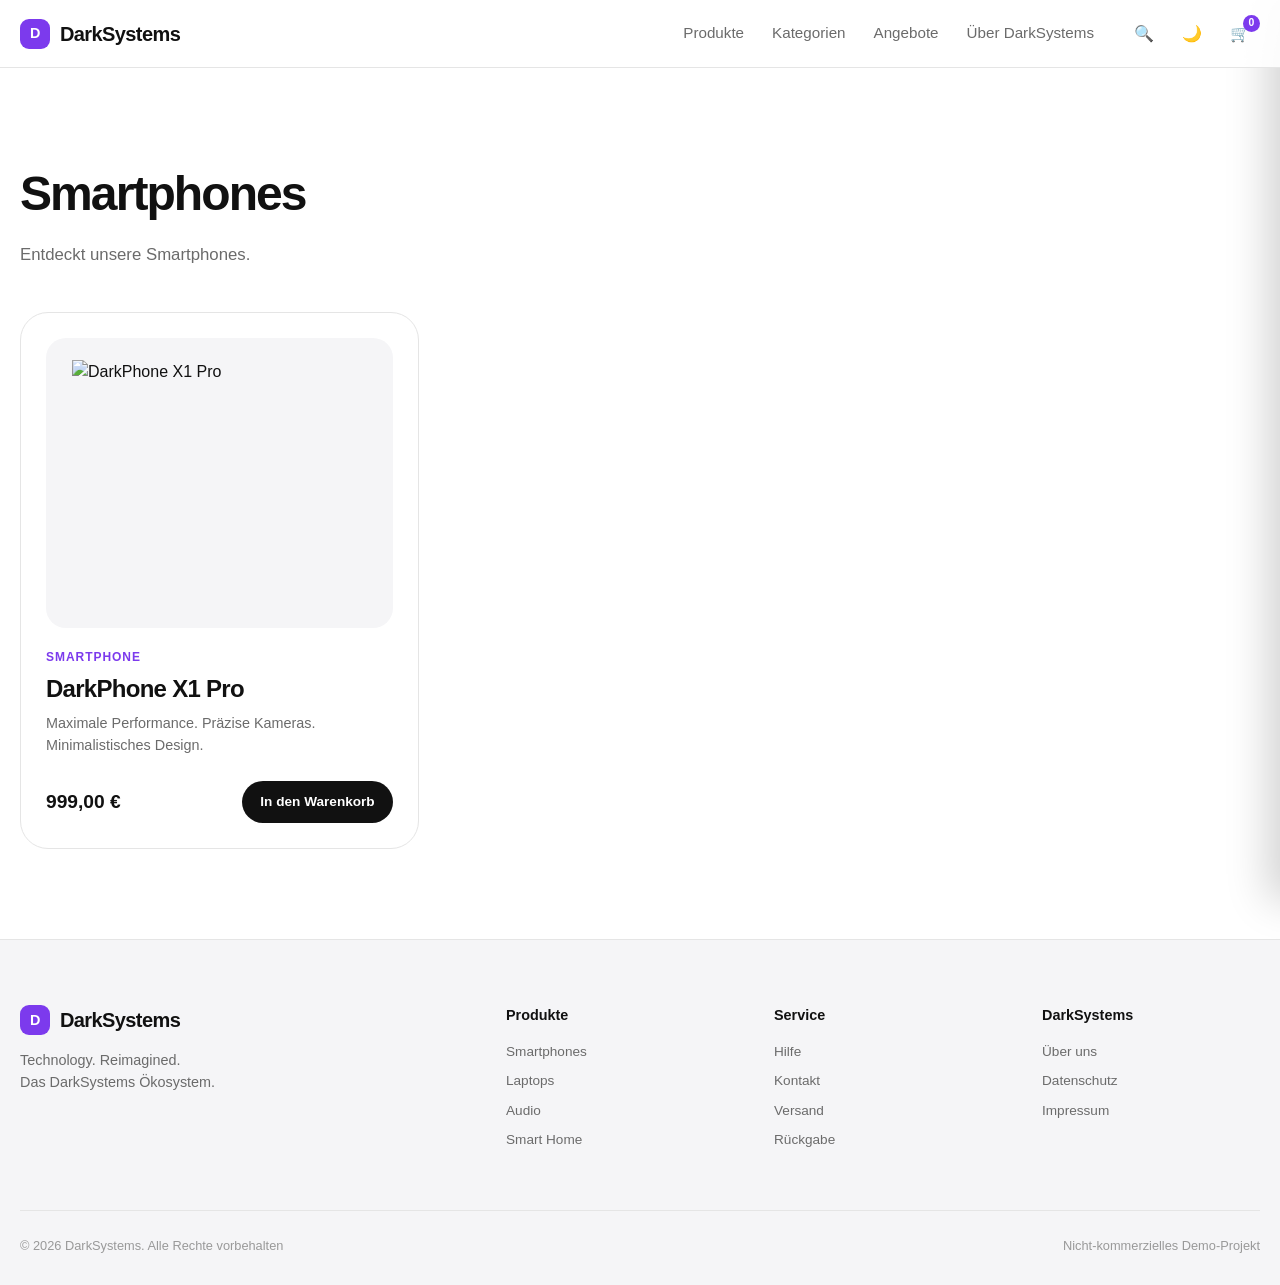
==== commit b93a212d: "Update footer text to include copyright notice" ====
--- a/category.html
+++ b/category.html
@@ -18,18 +18,59 @@
     <title>DarkSystems – Kategorie</title>
 
 
-    <!-- Scrollposition beim Reload zurücksetzen -->
+    <!-- =================================================
+         THEME VOR DEM ERSTEN RENDER SETZEN
+         ================================================= -->
 
     <script>
 
+        (function () {
+
+            const savedTheme =
+                localStorage.getItem("darkSystemsTheme");
+
+            if (
+                savedTheme === "dark" ||
+                savedTheme === "light"
+            ) {
+
+                document.documentElement.setAttribute(
+                    "data-theme",
+                    savedTheme
+                );
+
+            } else {
+
+                document.documentElement.setAttribute(
+                    "data-theme",
+                    "light"
+                );
+
+            }
+
+        })();
+
+    </script>
+
+
+    <!-- =================================================
+         SCROLLPOSITION
+         ================================================= -->
+
+    <script>
+
         if ("scrollRestoration" in history) {
+
             history.scrollRestoration = "manual";
+
         }
 
     </script>
 
 
-    <!-- Favicon -->
+    <!-- =================================================
+         FAVICON
+         ================================================= -->
 
     <link
         rel="icon"
@@ -37,7 +78,9 @@
     >
 
 
-    <!-- Main CSS -->
+    <!-- =================================================
+         MAIN CSS
+         ================================================= -->
 
     <link
         rel="stylesheet"
@@ -364,7 +407,7 @@
             <div class="footer-bottom">
 
                 <span>
-                    © 2026 DarkSystems
+                    © 2026 DarkSystems.  Alle Rechte vorbehalten
                 </span>
 
 
@@ -512,12 +555,12 @@
 
         /*
          * ---------------------------------------------------
-         * Produktdaten für die Kategorie-Seiten
+         * Produktdaten
          * ---------------------------------------------------
          *
-         * Absichtlich NICHT "products" genannt,
-         * da main.js bereits eine Variable namens
-         * "products" verwendet.
+         * Der Name "categoryProductsData" ist absichtlich
+         * gewählt, damit es keinen Konflikt mit der
+         * "products"-Variable aus main.js gibt.
          */
 
         const categoryProductsData = [
@@ -581,7 +624,7 @@
 
         /*
          * ---------------------------------------------------
-         * Kategorie aus der URL lesen
+         * Kategorie aus URL lesen
          * ---------------------------------------------------
          */
 
@@ -650,7 +693,7 @@
 
         /*
          * ---------------------------------------------------
-         * Aktuelle Kategorie bestimmen
+         * Aktuelle Kategorie
          * ---------------------------------------------------
          */
 
@@ -674,7 +717,7 @@
 
         /*
          * ---------------------------------------------------
-         * Überschrift setzen
+         * Überschrift
          * ---------------------------------------------------
          */
 
@@ -687,7 +730,7 @@
 
         /*
          * ---------------------------------------------------
-         * Beschreibung setzen
+         * Beschreibung
          * ---------------------------------------------------
          */
 
@@ -713,7 +756,7 @@
 
         /*
          * ---------------------------------------------------
-         * Produkte nach Kategorie filtern
+         * Produkte filtern
          * ---------------------------------------------------
          */
 
@@ -846,7 +889,9 @@
 
 
 
-    <!-- Scroll nach oben -->
+    <!-- =====================================================
+         SCROLL NACH OBEN
+         ===================================================== -->
 
     <script>
 
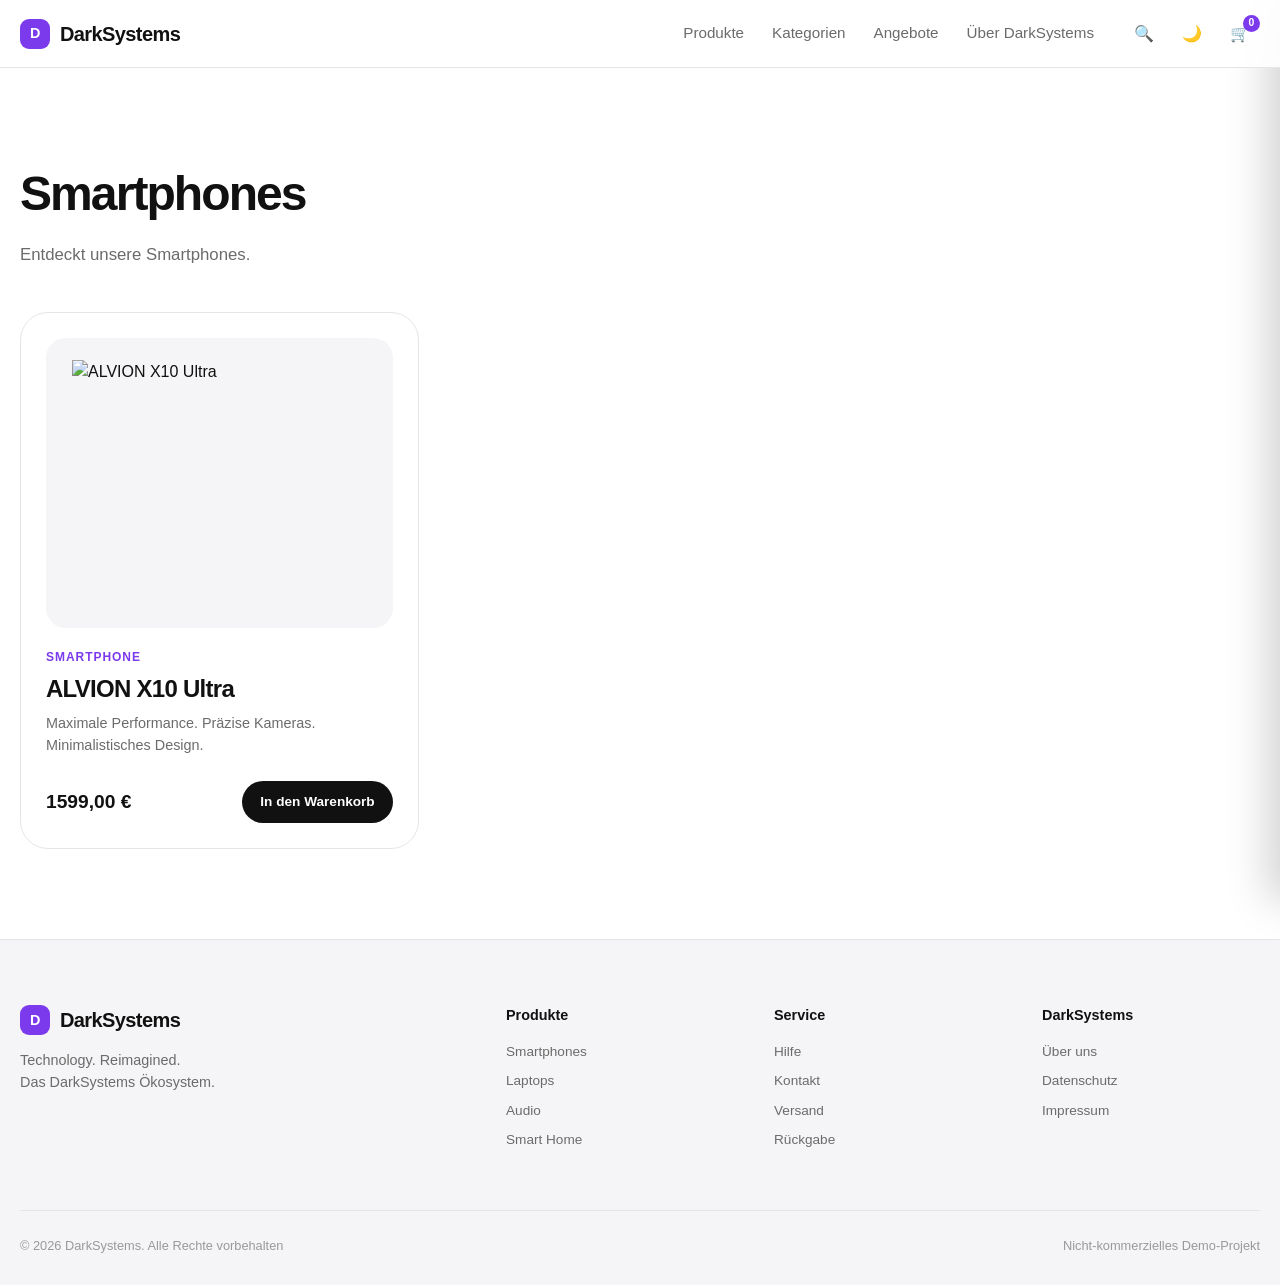
==== commit 81d31108: "Update product details for ALVION X10 Ultra" ====
--- a/category.html
+++ b/category.html
@@ -566,9 +566,9 @@
         const categoryProductsData = [
 
             {
-                id: "darkphone-x1-pro",
-
-                name: "DarkPhone X1 Pro",
+                id: "alvion-x10-ultra",
+
+                name: "ALVION X10 Ultra",
 
                 category: "smartphones",
 
@@ -577,9 +577,9 @@
                 description:
                     "Maximale Performance. Präzise Kameras. Minimalistisches Design.",
 
-                price: "999,00 €",
-
-                image: "images/darkphone-x1-pro.png"
+                price: "1599,00 €",
+
+                image: "images/alvion-x10-ultra.png"
             },
 
 
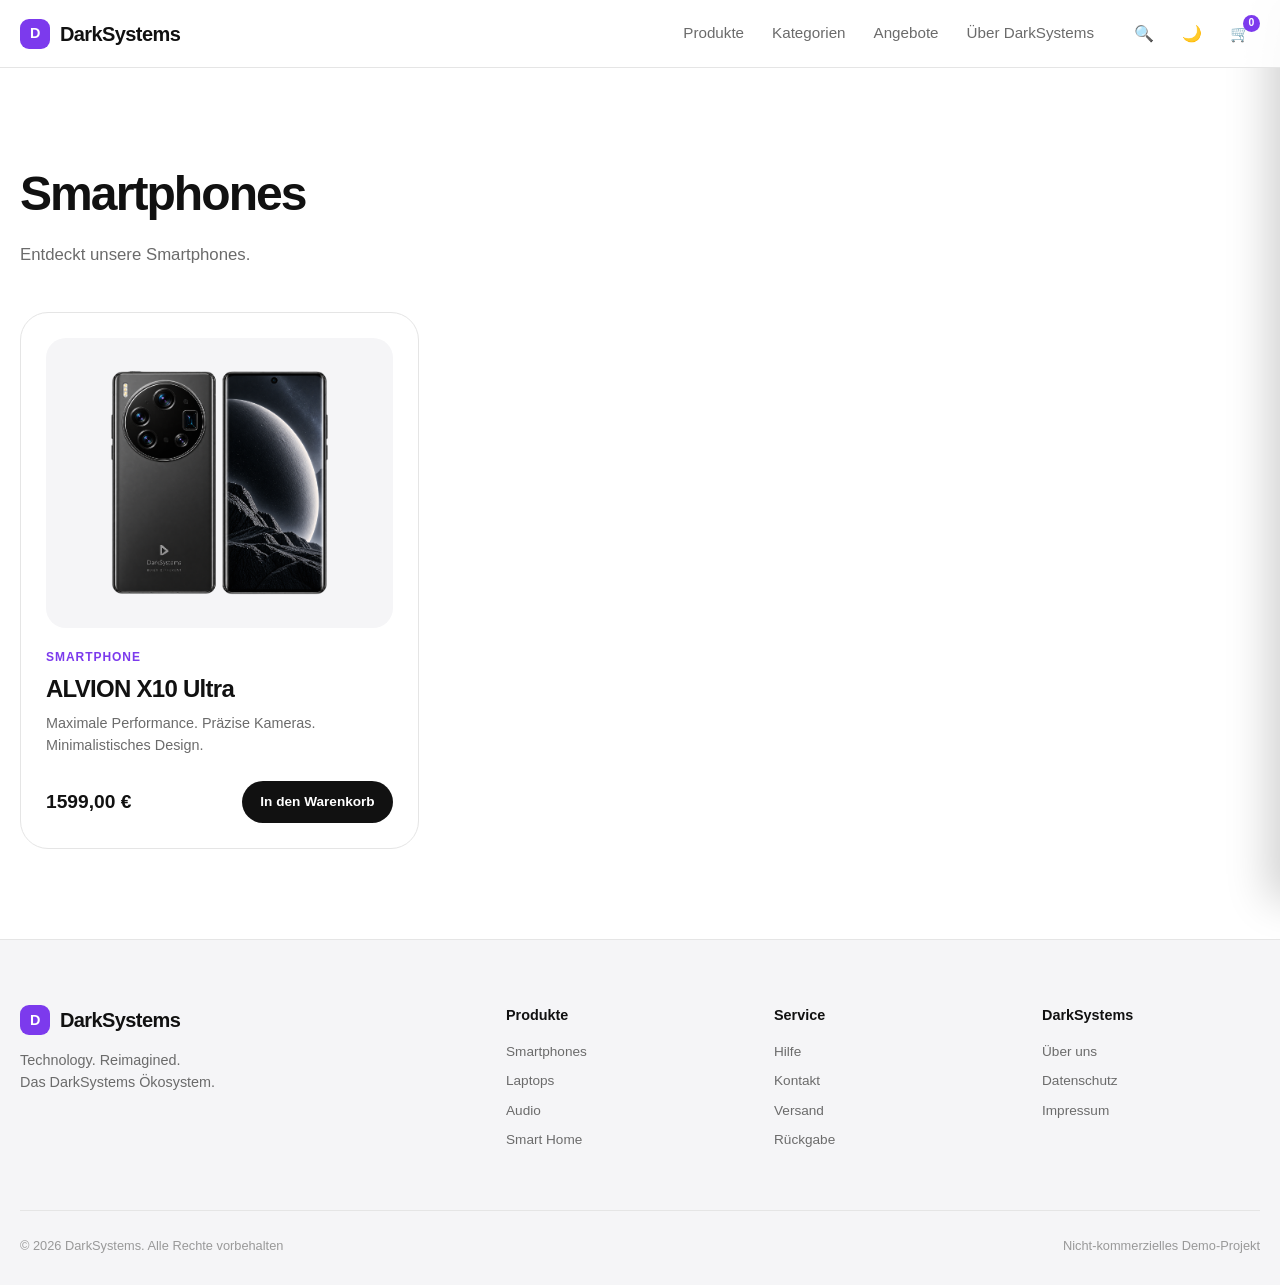
==== commit 8b865e17: "Fix product link for darkbook-14" ====
--- a/category.html
+++ b/category.html
@@ -86,6 +86,14 @@
         rel="stylesheet"
         href="css/style.css"
     >
+
+    <style>
+        .product-card-link {
+            display: block;
+            color: inherit;
+            text-decoration: none;
+        }
+    </style>
 
 </head>
 
@@ -819,6 +827,9 @@
                         <article class="product-card">
 
 
+                            <a href="${product.id === "alvion-x10-ultra" ? "x10ultra.html" : "#"}" class="product-card-link" aria-label="${product.name} ansehen">
+                            <a href="${product.id === "darkbook-14" ? "darkbook14.html" : "#"}" class="product-card-link" aria-label="${product.name} ansehen">
+
                             <div class="product-image">
 
                                 <img
